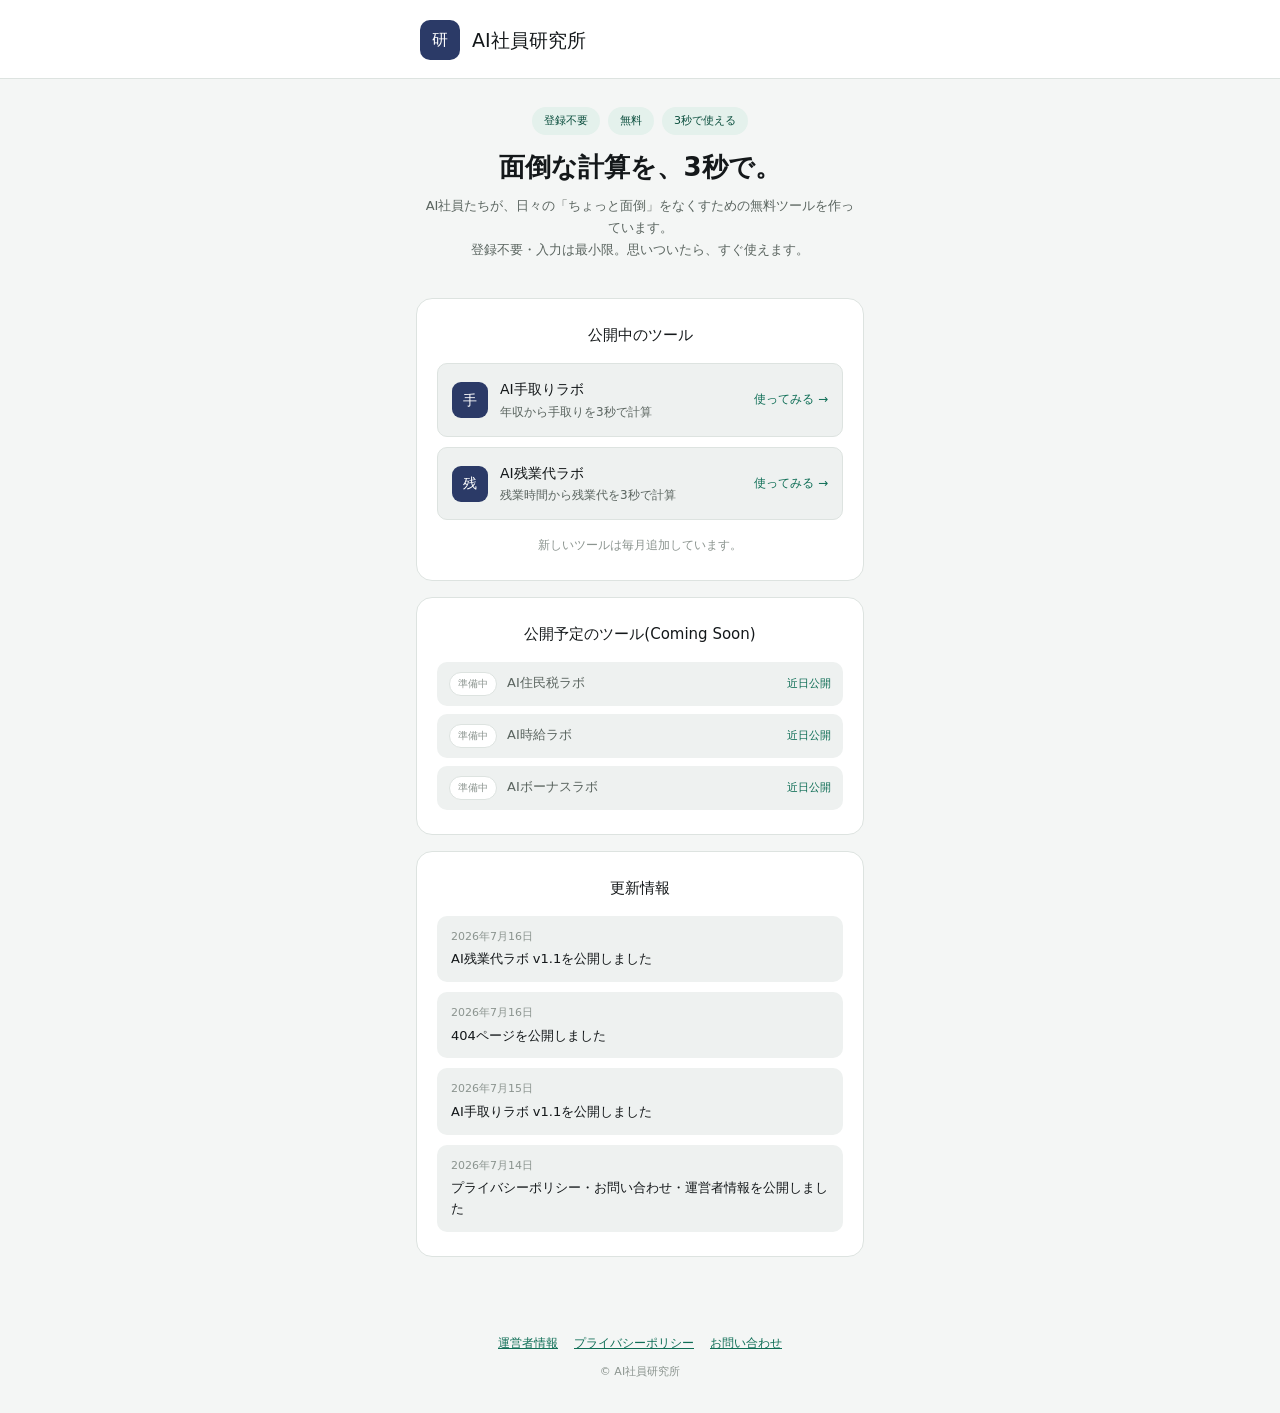
==== index.html @ c9a01d6b "AdSenseコード追加と独自ドメイン対応" ====
<!DOCTYPE html>
<html lang="ja">
<head>
<meta charset="UTF-8">
<meta name="viewport" content="width=device-width, initial-scale=1.0">

<!-- Google AdSense -->
<script async src="https://pagead2.googlesyndication.com/pagead/js/adsbygoogle.js?client=ca-pub-1213645304949565"
     crossorigin="anonymous"></script>

<title>AI社員研究所 | 登録不要・入力最小の無料ツール集</title>
<meta name="description" content="AI社員研究所は、登録不要・入力最小で使える無料ツールを提供しています。AI手取りラボ、AI残業代ラボなど、面倒な計算を3秒で終わらせます。">

<!-- favicon -->
<link rel="icon" type="image/svg+xml" href="favicon.svg">

<!-- canonical -->
<link rel="canonical" href="https://aishain-lab.jp/">

<!-- OGP -->
<meta property="og:type" content="website">
<meta property="og:site_name" content="AI社員研究所">
<meta property="og:title" content="AI社員研究所 | 登録不要・入力最小の無料ツール集">
<meta property="og:description" content="AI社員研究所は、登録不要・入力最小で使える無料ツールを提供しています。AI手取りラボ、AI残業代ラボなど、面倒な計算を3秒で終わらせます。">
<meta property="og:url" content="https://aishain-lab.jp/">
<meta property="og:image" content="https://aishain-lab.jp/og-image.png">
<meta property="og:image:width" content="1200">
<meta property="og:image:height" content="630">
<meta property="og:locale" content="ja_JP">

<!-- Twitter Card -->
<meta name="twitter:card" content="summary_large_image">
<meta name="twitter:title" content="AI社員研究所 | 登録不要・入力最小の無料ツール集">
<meta name="twitter:description" content="AI社員研究所は、登録不要・入力最小で使える無料ツールを提供しています。AI手取りラボ、AI残業代ラボなど、面倒な計算を3秒で終わらせます。">
<meta name="twitter:image" content="https://aishain-lab.jp/og-image.png">

<!-- 構造化データ：組織情報 -->
<script type="application/ld+json">
{
  "@context": "https://schema.org",
  "@type": "Organization",
  "name": "AI社員研究所",
  "url": "https://aishain-lab.jp/",
  "description": "登録不要・入力最小で使える無料ツールを提供するAI社員研究所。"
}
</script>

<!-- 構造化データ：公開中ツール一覧 -->
<script type="application/ld+json">
{
  "@context": "https://schema.org",
  "@type": "ItemList",
  "itemListElement": [
    {
      "@type": "ListItem",
      "position": 1,
      "name": "AI手取りラボ",
      "url": "https://aishain-lab.jp/tools/001-tedori-lab/"
    },
    {
      "@type": "ListItem",
      "position": 2,
      "name": "AI残業代ラボ",
      "url": "https://aishain-lab.jp/tools/002-zangyodai-lab/"
    }
  ]
}
</script>

<link rel="stylesheet" href="common/css/reset.css">
<link rel="stylesheet" href="common/css/variables.css">
<link rel="stylesheet" href="common/css/base.css">
<link rel="stylesheet" href="style.css">
</head>

<body>

  <header class="header">
    <div class="header__inner">
      <span class="header__mark" aria-hidden="true">研</span>
      <p class="header__title">AI社員研究所</p>
    </div>
  </header>

  <main class="main">

    <section class="hero">
      <div class="hero__badges">
        <span class="hero__badge">登録不要</span>
        <span class="hero__badge">無料</span>
        <span class="hero__badge">3秒で使える</span>
      </div>

      <h1 class="hero__title">面倒な計算を、3秒で。</h1>

      <p class="hero__desc">
        AI社員たちが、日々の「ちょっと面倒」をなくすための無料ツールを作っています。<br>
        登録不要・入力は最小限。思いついたら、すぐ使えます。
      </p>
    </section>

    <div
      class="ad-slot ad-slot--top"
      data-ad-position="top"
      aria-hidden="true"
    ></div>

    <section class="card" aria-label="公開中のツール">
      <h2 class="section-heading">公開中のツール</h2>

      <ul class="tool-list">
        <li>
          <a
            class="tool-card__link"
            href="tools/001-tedori-lab/"
          >
            <span class="tool-card__icon" aria-hidden="true">手</span>

            <span class="tool-card__body">
              <span class="tool-card__name">AI手取りラボ</span>
              <span class="tool-card__desc">
                年収から手取りを3秒で計算
              </span>
            </span>

            <span class="tool-card__cta">使ってみる →</span>
          </a>
        </li>

        <li>
          <a
            class="tool-card__link"
            href="tools/002-zangyodai-lab/"
          >
            <span class="tool-card__icon" aria-hidden="true">残</span>

            <span class="tool-card__body">
              <span class="tool-card__name">AI残業代ラボ</span>
              <span class="tool-card__desc">
                残業時間から残業代を3秒で計算
              </span>
            </span>

            <span class="tool-card__cta">使ってみる →</span>
          </a>
        </li>
      </ul>

      <p class="tool-list__note">
        新しいツールは毎月追加しています。
      </p>
    </section>

    <section class="card" aria-label="公開予定のツール">
      <h2 class="section-heading">
        公開予定のツール(Coming Soon)
      </h2>

      <ul class="coming-soon">
        <li class="coming-soon__item">
          <span class="coming-soon__badge">準備中</span>
          <span class="coming-soon__name">AI住民税ラボ</span>
          <span class="coming-soon__label">近日公開</span>
        </li>

        <li class="coming-soon__item">
          <span class="coming-soon__badge">準備中</span>
          <span class="coming-soon__name">AI時給ラボ</span>
          <span class="coming-soon__label">近日公開</span>
        </li>

        <li class="coming-soon__item">
          <span class="coming-soon__badge">準備中</span>
          <span class="coming-soon__name">AIボーナスラボ</span>
          <span class="coming-soon__label">近日公開</span>
        </li>
      </ul>
    </section>

    <section class="card updates" aria-label="更新情報">
      <h2 class="section-heading">更新情報</h2>

      <ul class="updates-list">
        <li class="updates-list__item">
          <time
            class="updates-list__date"
            datetime="2026-07-16"
          >
            2026年7月16日
          </time>

          <p class="updates-list__text">
            AI残業代ラボ v1.1を公開しました
          </p>
        </li>

        <li class="updates-list__item">
          <time
            class="updates-list__date"
            datetime="2026-07-16"
          >
            2026年7月16日
          </time>

          <p class="updates-list__text">
            404ページを公開しました
          </p>
        </li>

        <li class="updates-list__item">
          <time
            class="updates-list__date"
            datetime="2026-07-15"
          >
            2026年7月15日
          </time>

          <p class="updates-list__text">
            AI手取りラボ v1.1を公開しました
          </p>
        </li>

        <li class="updates-list__item">
          <time
            class="updates-list__date"
            datetime="2026-07-14"
          >
            2026年7月14日
          </time>

          <p class="updates-list__text">
            プライバシーポリシー・お問い合わせ・運営者情報を公開しました
          </p>
        </li>
      </ul>
    </section>

    <div
      class="ad-slot ad-slot--bottom"
      data-ad-position="bottom"
      aria-hidden="true"
    ></div>

  </main>

  <footer class="footer">
    <nav class="footer-links" aria-label="サイト情報">
      <a class="link-button" href="about/">
        運営者情報
      </a>

      <a class="link-button" href="privacy/">
        プライバシーポリシー
      </a>

      <a class="link-button" href="contact/">
        お問い合わせ
      </a>
    </nav>

    <p class="footer__copyright">
      &copy; AI社員研究所
    </p>
  </footer>

  <script src="script.js"></script>
</body>
</html>
---- common/css/variables.css ----
/* ============================================
   common/css/variables.css
   全ツール共通のカラー・フォント・レイアウトトークン。
   AI手取りラボ/AI残業代ラボと同じ値を採用し、ブランドの統一感を保つ。
   ============================================ */

:root {
  /* Color */
  --color-bg: #F4F6F5;
  --color-surface: #FFFFFF;
  --color-surface-sunken: #EEF1F0;
  --color-text-primary: #14181A;
  --color-text-secondary: #5B6560;
  --color-text-muted: #8B948F;
  --color-border: #DDE3E0;

  --color-accent: #0F6E56;       /* ティール(信頼・落ち着き) */
  --color-accent-dark: #0A4E3D;
  --color-accent-bg: #E4F1EC;

  --color-indigo: #2B3A67;       /* 見出し等のアクセント差し色 */

  --color-error: #B3261E;
  --color-error-bg: #FBEAE9;

  /* Type */
  --font-sans: "Hiragino Sans", "Noto Sans JP", "Yu Gothic", system-ui, -apple-system, sans-serif;
  --font-num: "Roboto Mono", "SF Mono", "Hiragino Sans", monospace;

  /* Layout */
  --radius-card: 16px;
  --radius-control: 10px;
  --max-width: 480px;
}
---- common/css/base.css ----
/* ============================================
   common/css/base.css
   全ページ共通のベーススタイル・共通コンポーネント。
   (ヘッダー/フッター/カード/ボタン/sr-only 等)
   ============================================ */

body {
  background: var(--color-bg);
  color: var(--color-text-primary);
  font-family: var(--font-sans);
  line-height: 1.6;
  -webkit-font-smoothing: antialiased;
}

/* スクリーンリーダー専用(視覚的には非表示・SEO/アクセシビリティ用の見出しに使用) */
.sr-only {
  position: absolute;
  width: 1px;
  height: 1px;
  padding: 0;
  margin: -1px;
  overflow: hidden;
  clip: rect(0, 0, 0, 0);
  white-space: nowrap;
  border: 0;
}

/* ---------- Header ---------- */

.header {
  background: var(--color-surface);
  border-bottom: 1px solid var(--color-border);
}

.header__inner {
  max-width: var(--max-width);
  margin: 0 auto;
  padding: 20px 20px 18px;
  display: flex;
  align-items: center;
  gap: 12px;
}

.header__mark {
  flex-shrink: 0;
  width: 40px;
  height: 40px;
  border-radius: 10px;
  background: var(--color-indigo);
  color: #fff;
  display: flex;
  align-items: center;
  justify-content: center;
  font-weight: 500;
  font-size: 16px;
}

.header__title {
  margin: 0;
  font-size: 19px;
  font-weight: 500;
  color: var(--color-text-primary);
}

/* ---------- Main / layout ---------- */

.main {
  max-width: var(--max-width);
  margin: 0 auto;
  padding: 20px 16px 40px;
  display: flex;
  flex-direction: column;
  gap: 16px;
}

.card {
  background: var(--color-surface);
  border: 1px solid var(--color-border);
  border-radius: var(--radius-card);
  padding: 24px 20px;
}

.section-heading {
  margin: 0 0 4px;
  font-size: 15px;
  font-weight: 500;
  color: var(--color-text-primary);
  text-align: center;
}

/* ---------- Buttons ---------- */

.btn-primary {
  width: 100%;
  height: 50px;
  background: var(--color-accent);
  color: #fff;
  border: none;
  border-radius: var(--radius-control);
  font-size: 15px;
  font-weight: 500;
  font-family: var(--font-sans);
  cursor: pointer;
}

.btn-primary:active {
  background: var(--color-accent-dark);
}

.link-button {
  background: none;
  border: none;
  padding: 0;
  font-size: 12px;
  font-family: var(--font-sans);
  color: var(--color-accent);
  text-decoration: underline;
  cursor: pointer;
}

.link-note {
  margin: 10px 0 0;
  padding: 10px 12px;
  background: var(--color-surface-sunken);
  border-radius: var(--radius-control);
  font-size: 12px;
  line-height: 1.6;
  color: var(--color-text-secondary);
  text-align: center;
}

/* ---------- 広告プレースホルダー ----------
   広告読み込み前後でレイアウトが崩れないよう、最小限のスタイルに留める。
   実際の広告タグは別途組み込む想定(本ファイルには含まない)。
------------------------------------------------- */
.ad-slot {
  min-height: 1px;
}

/* ---------- Footer ---------- */

.footer {
  max-width: var(--max-width);
  margin: 0 auto;
  padding: 20px 20px 32px;
  text-align: center;
  font-size: 11px;
  color: var(--color-text-muted);
}
---- style.css ----
/* ============================================
   AI社員研究所 トップページ - style.css (v1.2)
   common/css(reset/variables/base)を前提としたページ固有スタイルのみを記述。
   ============================================ */

   .hero {
    text-align: center;
    padding: 8px 4px 4px;
  }
  
  .hero__badges {
    display: flex;
    justify-content: center;
    gap: 8px;
    margin-bottom: 14px;
  }
  
  .hero__badge {
    font-size: 11px;
    font-weight: 500;
    color: var(--color-accent-dark);
    background: var(--color-accent-bg);
    border-radius: 999px;
    padding: 5px 12px;
  }
  
  .hero__title {
    margin: 0 0 10px;
    font-size: 26px;
    font-weight: 600;
    line-height: 1.4;
    color: var(--color-text-primary);
  }
  
  .hero__desc {
    margin: 0;
    font-size: 13px;
    line-height: 1.7;
    color: var(--color-text-secondary);
  }
  
  .tool-list {
    display: flex;
    flex-direction: column;
    gap: 10px;
    margin-top: 16px;
  }
  
  .tool-card__link {
    display: flex;
    align-items: center;
    gap: 12px;
    background: var(--color-surface-sunken);
    border: 1px solid var(--color-border);
    border-radius: var(--radius-control);
    padding: 14px;
  }
  
  .tool-card__icon {
    flex-shrink: 0;
    width: 36px;
    height: 36px;
    border-radius: 9px;
    background: var(--color-indigo);
    color: #fff;
    display: flex;
    align-items: center;
    justify-content: center;
    font-size: 14px;
    font-weight: 500;
  }
  
  .tool-card__body {
    flex: 1;
    min-width: 0;
    display: flex;
    flex-direction: column;
  }
  
  .tool-card__name {
    font-size: 14px;
    font-weight: 500;
    color: var(--color-text-primary);
  }
  
  .tool-card__desc {
    font-size: 12px;
    color: var(--color-text-secondary);
    margin-top: 2px;
  }
  
  .tool-card__cta {
    flex-shrink: 0;
    font-size: 12px;
    font-weight: 500;
    color: var(--color-accent);
    white-space: nowrap;
  }
  
  .tool-list__note {
    margin: 16px 0 0;
    font-size: 12px;
    color: var(--color-text-muted);
    text-align: center;
  }
  
  .coming-soon {
    display: flex;
    flex-direction: column;
    gap: 8px;
    margin-top: 16px;
  }
  
  .coming-soon__item {
    display: flex;
    align-items: center;
    gap: 10px;
    font-size: 13px;
    color: var(--color-text-secondary);
    padding: 10px 12px;
    background: var(--color-surface-sunken);
    border-radius: var(--radius-control);
  }
  
  .coming-soon__badge {
    flex-shrink: 0;
    font-size: 10px;
    font-weight: 500;
    color: var(--color-text-muted);
    background: var(--color-surface);
    border: 1px solid var(--color-border);
    border-radius: 999px;
    padding: 3px 8px;
  }
  
  .coming-soon__name {
    flex: 1;
    min-width: 0;
  }
  
  .coming-soon__label {
    flex-shrink: 0;
    font-size: 11px;
    font-weight: 500;
    color: var(--color-accent);
    white-space: nowrap;
  }
  
  .updates-list {
    display: flex;
    flex-direction: column;
    gap: 10px;
    margin-top: 16px;
  }
  
  .updates-list__item {
    background: var(--color-surface-sunken);
    border-radius: var(--radius-control);
    padding: 12px 14px;
  }
  
  .updates-list__date {
    display: block;
    font-size: 11px;
    font-weight: 500;
    color: var(--color-text-muted);
    margin-bottom: 4px;
  }
  
  .updates-list__text {
    margin: 0;
    font-size: 13px;
    color: var(--color-text-primary);
    line-height: 1.6;
  }
  
  .footer-links {
    display: flex;
    justify-content: center;
    gap: 16px;
    margin-bottom: 10px;
  }
  
  .footer__copyright {
    margin: 8px 0 0;
  }
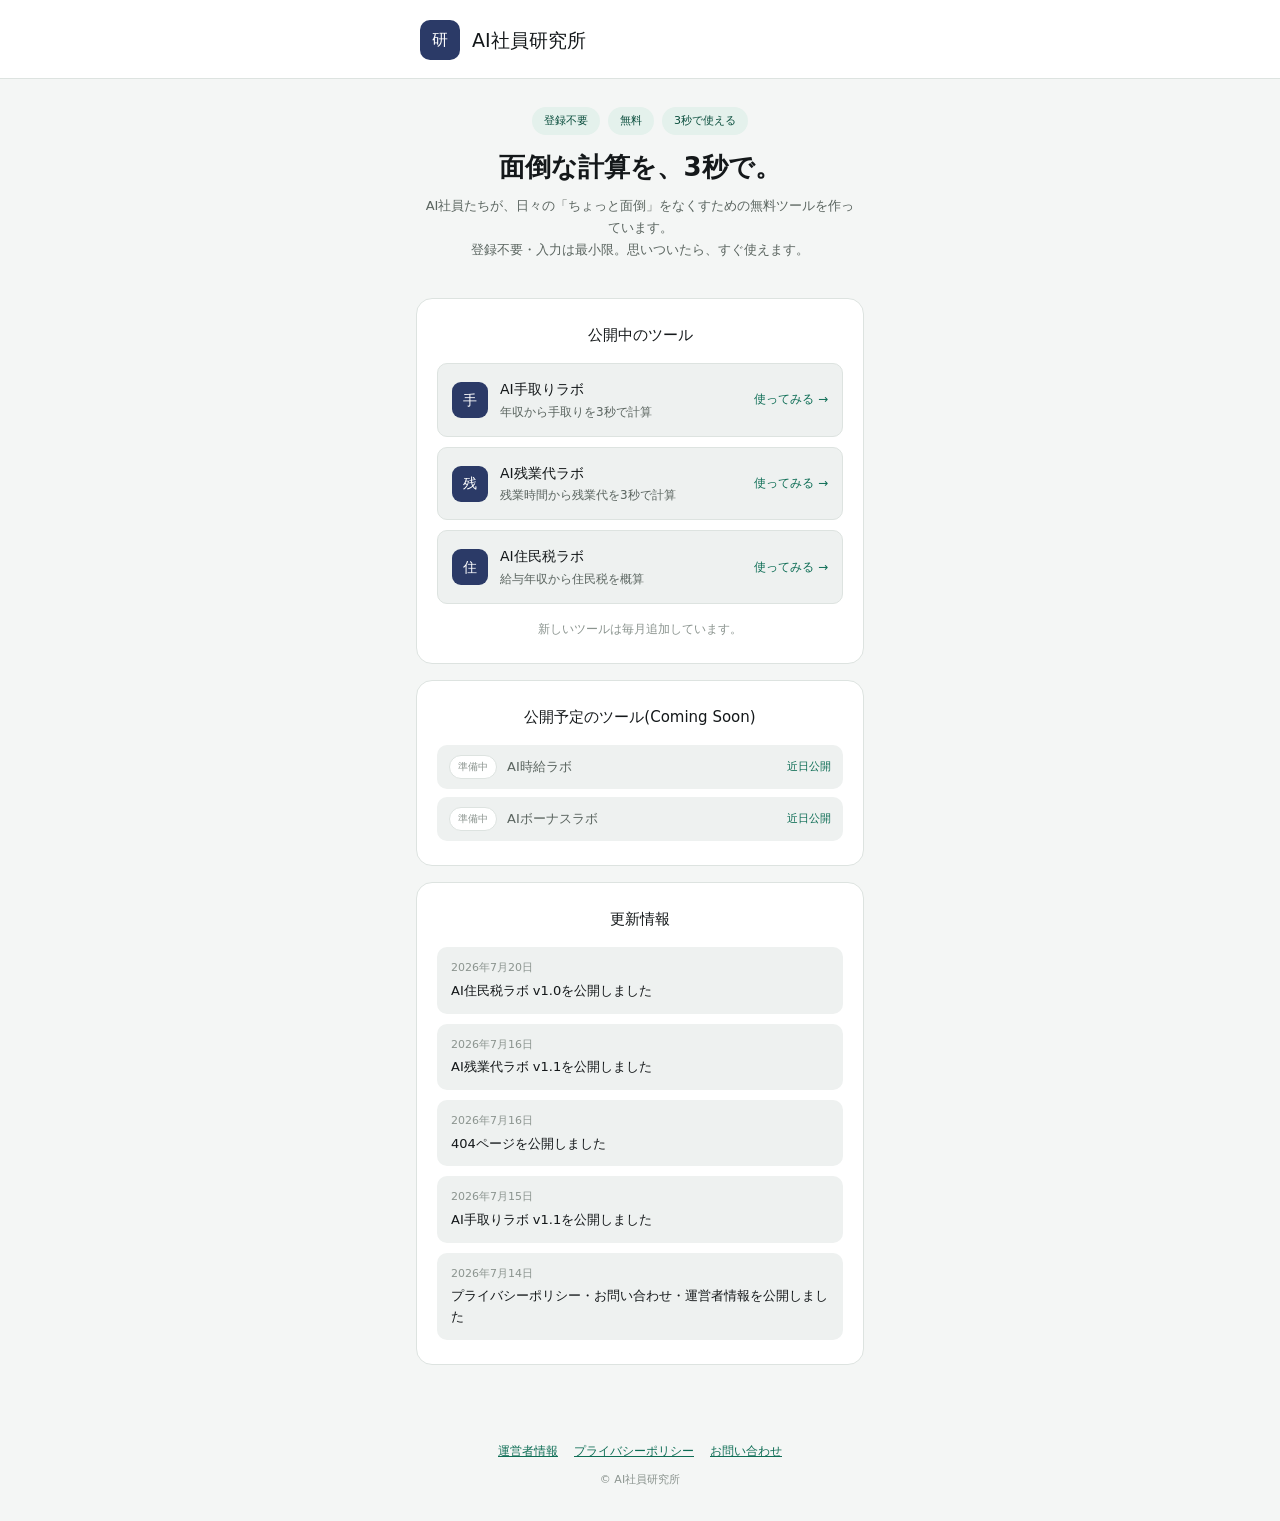
==== commit 1a997054: "AI住民税ラボをトップページとサイトマップに追加" ====
--- a/index.html
+++ b/index.html
@@ -9,7 +9,7 @@
      crossorigin="anonymous"></script>
 
 <title>AI社員研究所 | 登録不要・入力最小の無料ツール集</title>
-<meta name="description" content="AI社員研究所は、登録不要・入力最小で使える無料ツールを提供しています。AI手取りラボ、AI残業代ラボなど、面倒な計算を3秒で終わらせます。">
+<meta name="description" content="AI社員研究所は、登録不要・入力最小で使える無料ツールを提供しています。AI手取りラボ、AI残業代ラボ、AI住民税ラボなど、面倒な計算を3秒で終わらせます。">
 
 <!-- favicon -->
 <link rel="icon" type="image/svg+xml" href="favicon.svg">
@@ -21,7 +21,7 @@
 <meta property="og:type" content="website">
 <meta property="og:site_name" content="AI社員研究所">
 <meta property="og:title" content="AI社員研究所 | 登録不要・入力最小の無料ツール集">
-<meta property="og:description" content="AI社員研究所は、登録不要・入力最小で使える無料ツールを提供しています。AI手取りラボ、AI残業代ラボなど、面倒な計算を3秒で終わらせます。">
+<meta property="og:description" content="AI社員研究所は、登録不要・入力最小で使える無料ツールを提供しています。AI手取りラボ、AI残業代ラボ、AI住民税ラボなど、面倒な計算を3秒で終わらせます。">
 <meta property="og:url" content="https://aishain-lab.jp/">
 <meta property="og:image" content="https://aishain-lab.jp/og-image.png">
 <meta property="og:image:width" content="1200">
@@ -31,7 +31,7 @@
 <!-- Twitter Card -->
 <meta name="twitter:card" content="summary_large_image">
 <meta name="twitter:title" content="AI社員研究所 | 登録不要・入力最小の無料ツール集">
-<meta name="twitter:description" content="AI社員研究所は、登録不要・入力最小で使える無料ツールを提供しています。AI手取りラボ、AI残業代ラボなど、面倒な計算を3秒で終わらせます。">
+<meta name="twitter:description" content="AI社員研究所は、登録不要・入力最小で使える無料ツールを提供しています。AI手取りラボ、AI残業代ラボ、AI住民税ラボなど、面倒な計算を3秒で終わらせます。">
 <meta name="twitter:image" content="https://aishain-lab.jp/og-image.png">
 
 <!-- 構造化データ：組織情報 -->
@@ -62,6 +62,12 @@
       "position": 2,
       "name": "AI残業代ラボ",
       "url": "https://aishain-lab.jp/tools/002-zangyodai-lab/"
+    },
+    {
+      "@type": "ListItem",
+      "position": 3,
+      "name": "AI住民税ラボ",
+      "url": "https://aishain-lab.jp/tools/003-juminzei-lab/"
     }
   ]
 }
@@ -144,6 +150,24 @@
             <span class="tool-card__cta">使ってみる →</span>
           </a>
         </li>
+
+        <li>
+          <a
+            class="tool-card__link"
+            href="tools/003-juminzei-lab/"
+          >
+            <span class="tool-card__icon" aria-hidden="true">住</span>
+
+            <span class="tool-card__body">
+              <span class="tool-card__name">AI住民税ラボ</span>
+              <span class="tool-card__desc">
+                給与年収から住民税を概算
+              </span>
+            </span>
+
+            <span class="tool-card__cta">使ってみる →</span>
+          </a>
+        </li>
       </ul>
 
       <p class="tool-list__note">
@@ -159,12 +183,6 @@
       <ul class="coming-soon">
         <li class="coming-soon__item">
           <span class="coming-soon__badge">準備中</span>
-          <span class="coming-soon__name">AI住民税ラボ</span>
-          <span class="coming-soon__label">近日公開</span>
-        </li>
-
-        <li class="coming-soon__item">
-          <span class="coming-soon__badge">準備中</span>
           <span class="coming-soon__name">AI時給ラボ</span>
           <span class="coming-soon__label">近日公開</span>
         </li>
@@ -181,6 +199,19 @@
       <h2 class="section-heading">更新情報</h2>
 
       <ul class="updates-list">
+        <li class="updates-list__item">
+          <time
+            class="updates-list__date"
+            datetime="2026-07-20"
+          >
+            2026年7月20日
+          </time>
+
+          <p class="updates-list__text">
+            AI住民税ラボ v1.0を公開しました
+          </p>
+        </li>
+
         <li class="updates-list__item">
           <time
             class="updates-list__date"
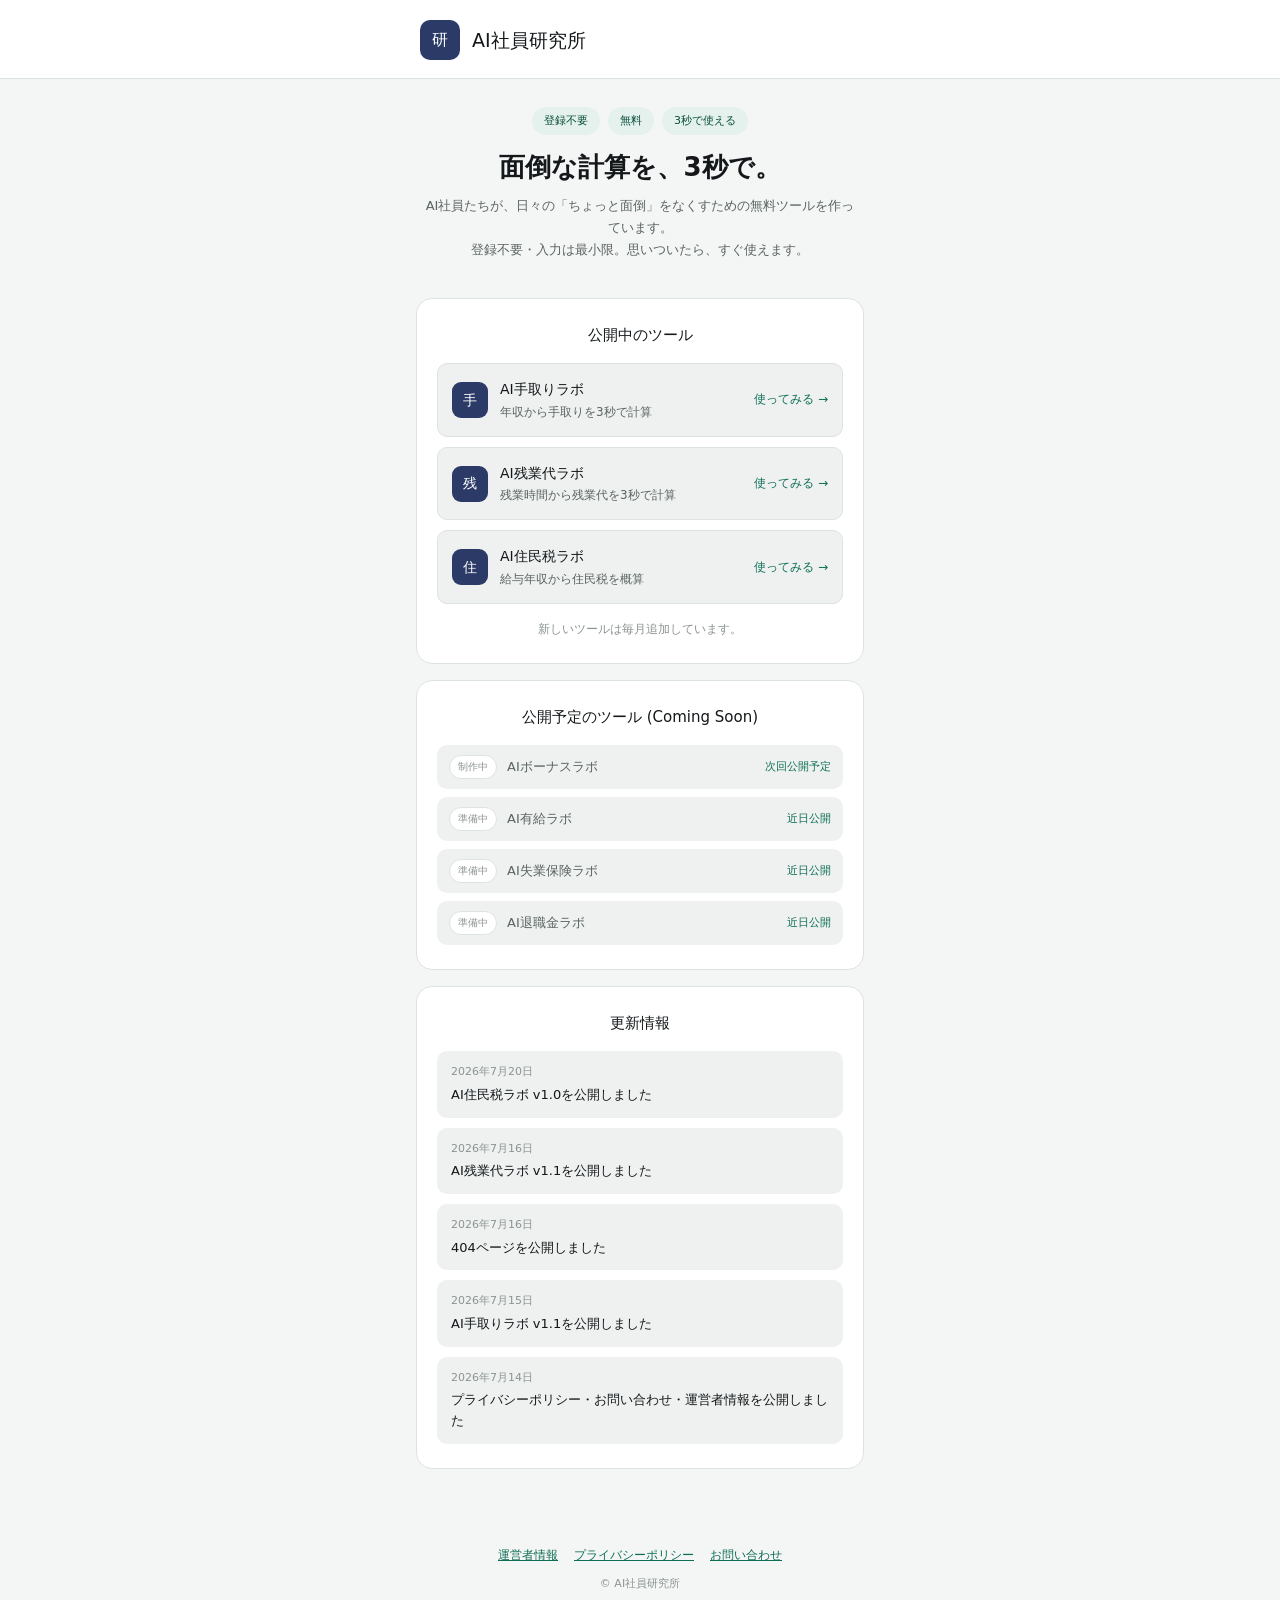
==== commit 831d27f2: "公開予定追加" ====
--- a/index.html
+++ b/index.html
@@ -1,8 +1,18 @@
 <!DOCTYPE html>
 <html lang="ja">
 <head>
-<meta charset="UTF-8">
-<meta name="viewport" content="width=device-width, initial-scale=1.0">
+  <!-- Google tag (gtag.js) -->
+  <script async src="https://www.googletagmanager.com/gtag/js?id=G-CL4PJXLG6M"></script>
+  <script>
+    window.dataLayer = window.dataLayer || [];
+    function gtag(){dataLayer.push(arguments);}
+    gtag('js', new Date());
+
+    gtag('config', 'G-CL4PJXLG6M');
+  </script>
+
+  <meta charset="UTF-8">
+  <meta name="viewport" content="width=device-width, initial-scale=1.0">
 
 <!-- Google AdSense -->
 <script async src="https://pagead2.googlesyndication.com/pagead/js/adsbygoogle.js?client=ca-pub-1213645304949565"
@@ -177,21 +187,35 @@
 
     <section class="card" aria-label="公開予定のツール">
       <h2 class="section-heading">
-        公開予定のツール(Coming Soon)
+        公開予定のツール (Coming Soon)
       </h2>
-
+    
       <ul class="coming-soon">
+    
+        <li class="coming-soon__item">
+          <span class="coming-soon__badge">制作中</span>
+          <span class="coming-soon__name">AIボーナスラボ</span>
+          <span class="coming-soon__label">次回公開予定</span>
+        </li>
+    
         <li class="coming-soon__item">
           <span class="coming-soon__badge">準備中</span>
-          <span class="coming-soon__name">AI時給ラボ</span>
+          <span class="coming-soon__name">AI有給ラボ</span>
           <span class="coming-soon__label">近日公開</span>
         </li>
-
+    
         <li class="coming-soon__item">
           <span class="coming-soon__badge">準備中</span>
-          <span class="coming-soon__name">AIボーナスラボ</span>
+          <span class="coming-soon__name">AI失業保険ラボ</span>
           <span class="coming-soon__label">近日公開</span>
         </li>
+    
+        <li class="coming-soon__item">
+          <span class="coming-soon__badge">準備中</span>
+          <span class="coming-soon__name">AI退職金ラボ</span>
+          <span class="coming-soon__label">近日公開</span>
+        </li>
+    
       </ul>
     </section>
 
@@ -296,4 +320,5 @@
 
   <script src="script.js"></script>
 </body>
-</html>+</html>
+<!-- redeploy 2026-07-20 -->
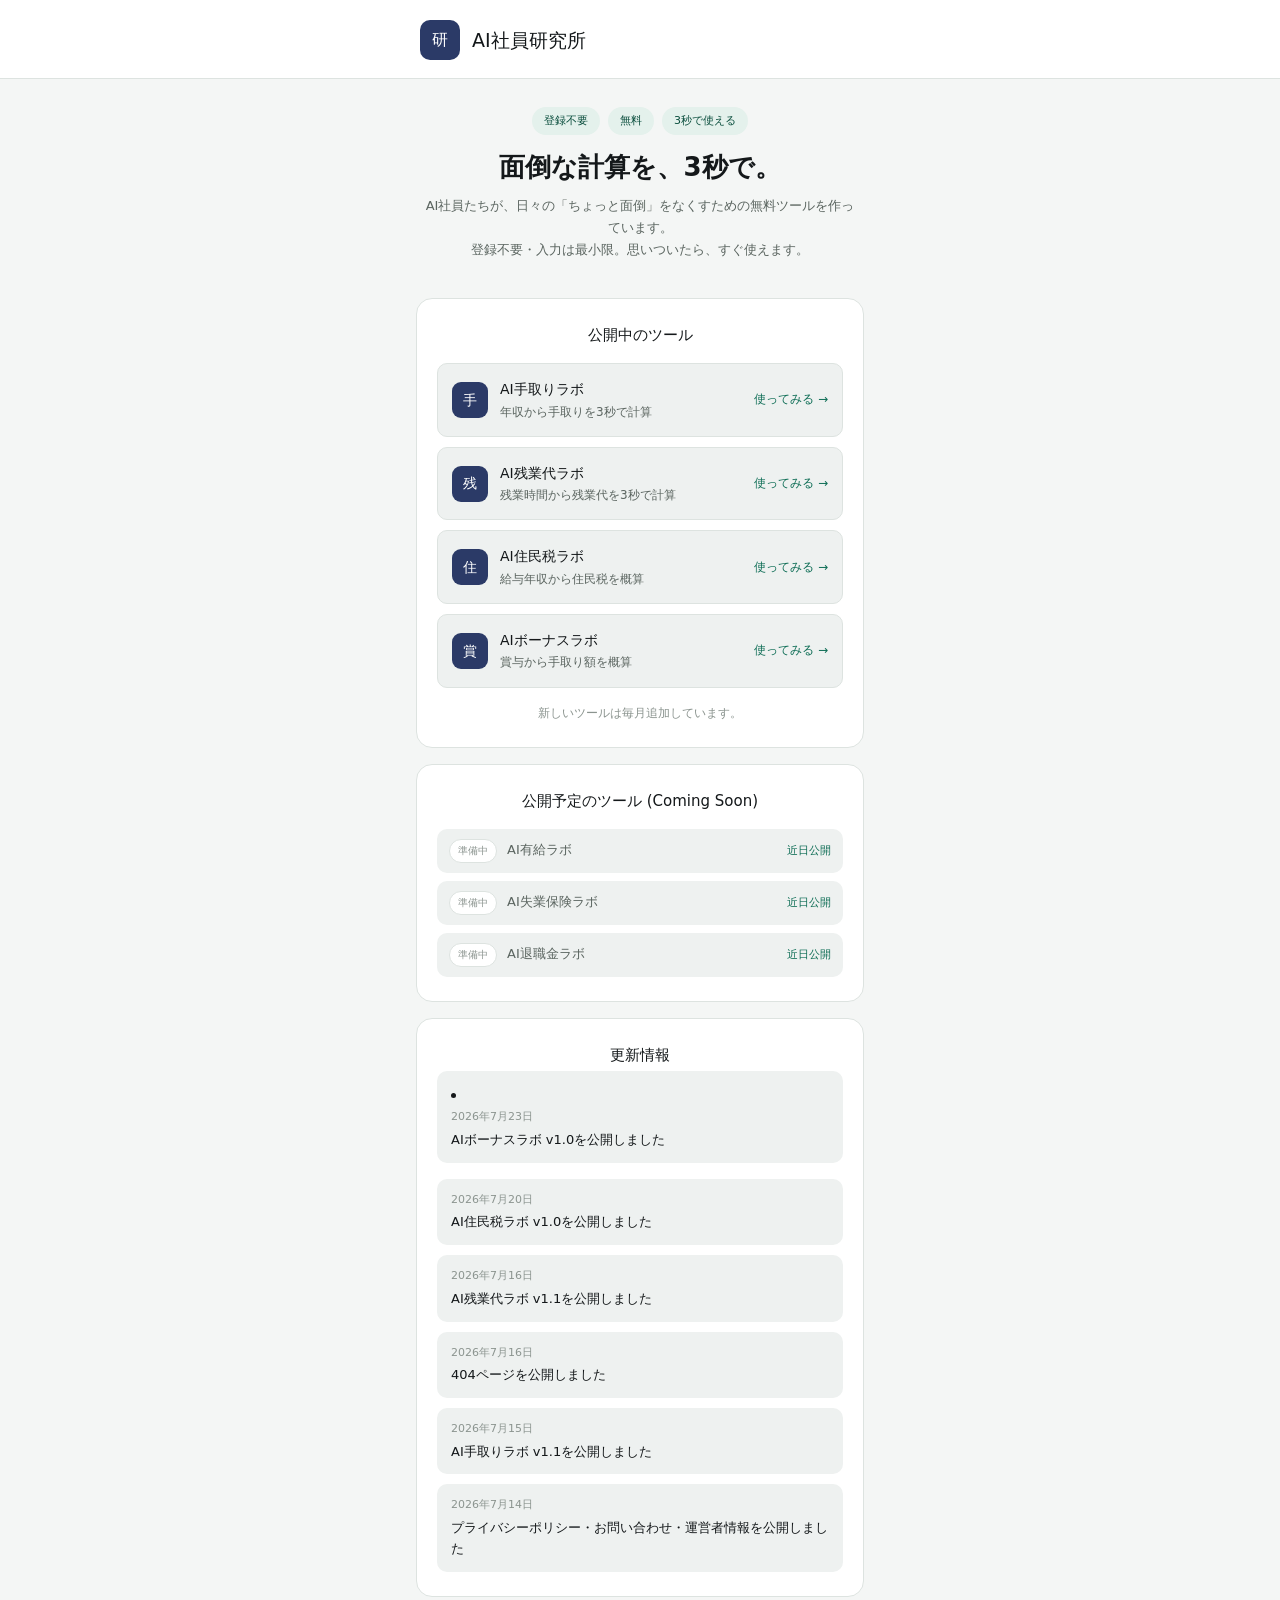
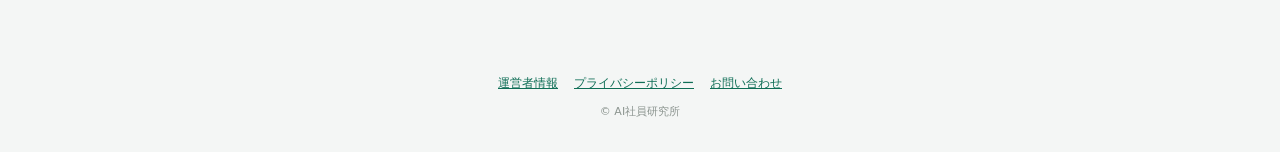
==== commit 7041f57d: "TOP更新" ====
--- a/index.html
+++ b/index.html
@@ -178,6 +178,24 @@
             <span class="tool-card__cta">使ってみる →</span>
           </a>
         </li>
+
+        <li>
+          <a
+            class="tool-card__link"
+            href="tools/004-bonus-lab/"
+          >
+            <span class="tool-card__icon" aria-hidden="true">賞</span>
+        
+            <span class="tool-card__body">
+              <span class="tool-card__name">AIボーナスラボ</span>
+              <span class="tool-card__desc">
+                賞与から手取り額を概算
+              </span>
+            </span>
+        
+            <span class="tool-card__cta">使ってみる →</span>
+          </a>
+        </li>
       </ul>
 
       <p class="tool-list__note">
@@ -191,37 +209,42 @@
       </h2>
     
       <ul class="coming-soon">
-    
+
         <li class="coming-soon__item">
-          <span class="coming-soon__badge">制作中</span>
-          <span class="coming-soon__name">AIボーナスラボ</span>
-          <span class="coming-soon__label">次回公開予定</span>
-        </li>
-    
+        <span class="coming-soon__badge">準備中</span>
+        <span class="coming-soon__name">AI有給ラボ</span>
+        <span class="coming-soon__label">近日公開</span>
+        </li>
+        
         <li class="coming-soon__item">
-          <span class="coming-soon__badge">準備中</span>
-          <span class="coming-soon__name">AI有給ラボ</span>
-          <span class="coming-soon__label">近日公開</span>
-        </li>
-    
+        <span class="coming-soon__badge">準備中</span>
+        <span class="coming-soon__name">AI失業保険ラボ</span>
+        <span class="coming-soon__label">近日公開</span>
+        </li>
+        
         <li class="coming-soon__item">
-          <span class="coming-soon__badge">準備中</span>
-          <span class="coming-soon__name">AI失業保険ラボ</span>
-          <span class="coming-soon__label">近日公開</span>
-        </li>
-    
-        <li class="coming-soon__item">
-          <span class="coming-soon__badge">準備中</span>
-          <span class="coming-soon__name">AI退職金ラボ</span>
-          <span class="coming-soon__label">近日公開</span>
-        </li>
-    
-      </ul>
+        <span class="coming-soon__badge">準備中</span>
+        <span class="coming-soon__name">AI退職金ラボ</span>
+        <span class="coming-soon__label">近日公開</span>
+        </li>
+        
+        </ul>
     </section>
 
     <section class="card updates" aria-label="更新情報">
       <h2 class="section-heading">更新情報</h2>
-
+      <li class="updates-list__item">
+        <time
+          class="updates-list__date"
+          datetime="2026-07-23"
+        >
+          2026年7月23日
+        </time>
+      
+        <p class="updates-list__text">
+          AIボーナスラボ v1.0を公開しました
+        </p>
+      </li>
       <ul class="updates-list">
         <li class="updates-list__item">
           <time
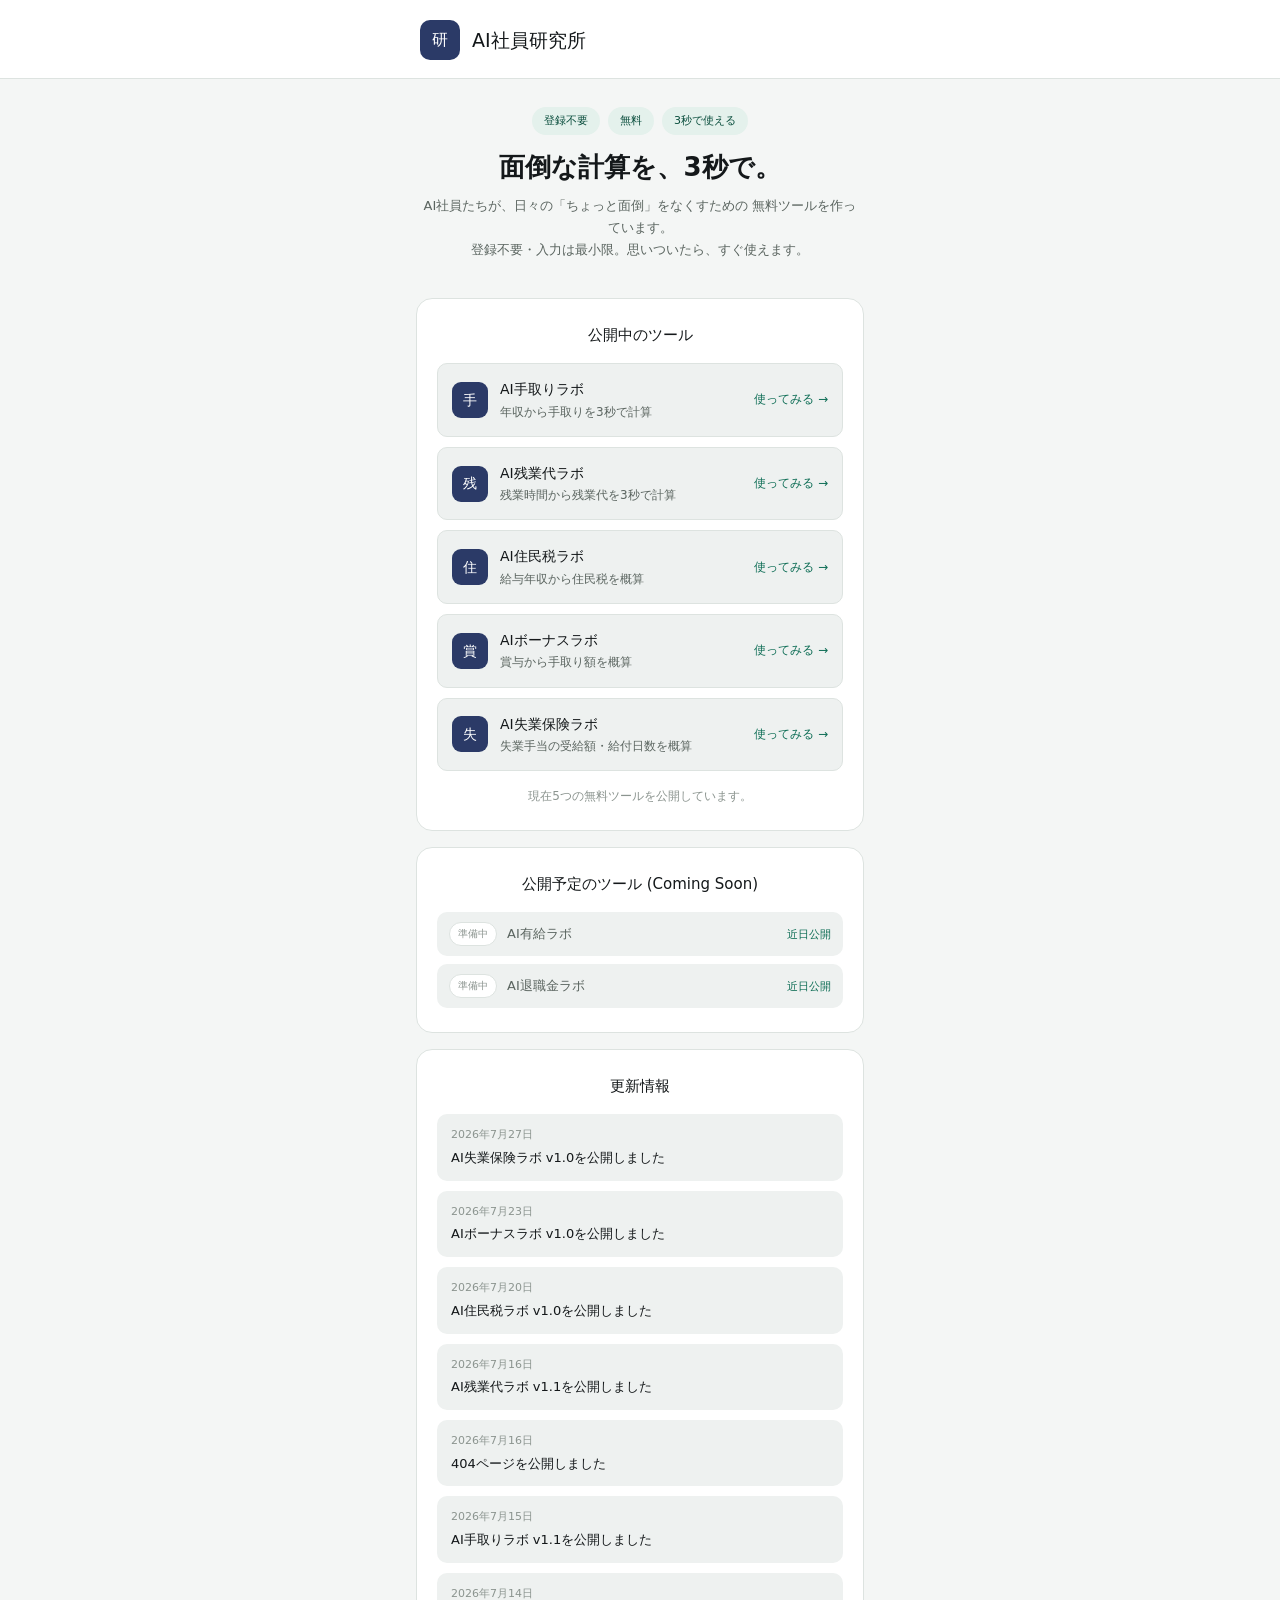
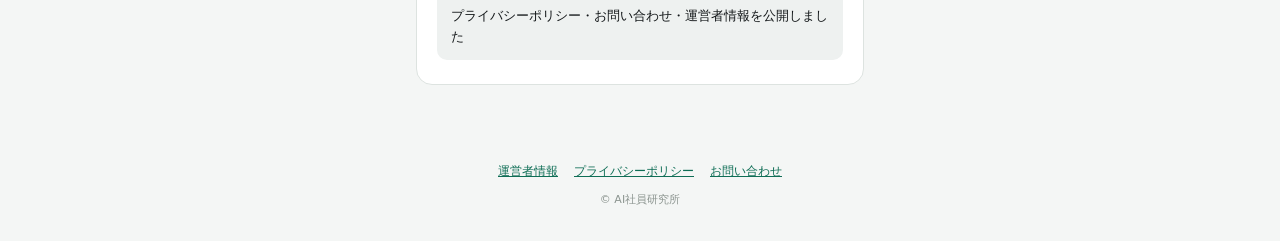
==== commit 023a677c: "TOP更新" ====
--- a/index.html
+++ b/index.html
@@ -5,114 +5,236 @@
   <script async src="https://www.googletagmanager.com/gtag/js?id=G-CL4PJXLG6M"></script>
   <script>
     window.dataLayer = window.dataLayer || [];
-    function gtag(){dataLayer.push(arguments);}
-    gtag('js', new Date());
-
-    gtag('config', 'G-CL4PJXLG6M');
+
+    function gtag() {
+      dataLayer.push(arguments);
+    }
+
+    gtag("js", new Date());
+    gtag("config", "G-CL4PJXLG6M");
   </script>
 
   <meta charset="UTF-8">
-  <meta name="viewport" content="width=device-width, initial-scale=1.0">
-
-<!-- Google AdSense -->
-<script async src="https://pagead2.googlesyndication.com/pagead/js/adsbygoogle.js?client=ca-pub-1213645304949565"
-     crossorigin="anonymous"></script>
-
-<title>AI社員研究所 | 登録不要・入力最小の無料ツール集</title>
-<meta name="description" content="AI社員研究所は、登録不要・入力最小で使える無料ツールを提供しています。AI手取りラボ、AI残業代ラボ、AI住民税ラボなど、面倒な計算を3秒で終わらせます。">
-
-<!-- favicon -->
-<link rel="icon" type="image/svg+xml" href="favicon.svg">
-
-<!-- canonical -->
-<link rel="canonical" href="https://aishain-lab.jp/">
-
-<!-- OGP -->
-<meta property="og:type" content="website">
-<meta property="og:site_name" content="AI社員研究所">
-<meta property="og:title" content="AI社員研究所 | 登録不要・入力最小の無料ツール集">
-<meta property="og:description" content="AI社員研究所は、登録不要・入力最小で使える無料ツールを提供しています。AI手取りラボ、AI残業代ラボ、AI住民税ラボなど、面倒な計算を3秒で終わらせます。">
-<meta property="og:url" content="https://aishain-lab.jp/">
-<meta property="og:image" content="https://aishain-lab.jp/og-image.png">
-<meta property="og:image:width" content="1200">
-<meta property="og:image:height" content="630">
-<meta property="og:locale" content="ja_JP">
-
-<!-- Twitter Card -->
-<meta name="twitter:card" content="summary_large_image">
-<meta name="twitter:title" content="AI社員研究所 | 登録不要・入力最小の無料ツール集">
-<meta name="twitter:description" content="AI社員研究所は、登録不要・入力最小で使える無料ツールを提供しています。AI手取りラボ、AI残業代ラボ、AI住民税ラボなど、面倒な計算を3秒で終わらせます。">
-<meta name="twitter:image" content="https://aishain-lab.jp/og-image.png">
-
-<!-- 構造化データ：組織情報 -->
-<script type="application/ld+json">
-{
-  "@context": "https://schema.org",
-  "@type": "Organization",
-  "name": "AI社員研究所",
-  "url": "https://aishain-lab.jp/",
-  "description": "登録不要・入力最小で使える無料ツールを提供するAI社員研究所。"
-}
-</script>
-
-<!-- 構造化データ：公開中ツール一覧 -->
-<script type="application/ld+json">
-{
-  "@context": "https://schema.org",
-  "@type": "ItemList",
-  "itemListElement": [
-    {
-      "@type": "ListItem",
-      "position": 1,
-      "name": "AI手取りラボ",
-      "url": "https://aishain-lab.jp/tools/001-tedori-lab/"
-    },
-    {
-      "@type": "ListItem",
-      "position": 2,
-      "name": "AI残業代ラボ",
-      "url": "https://aishain-lab.jp/tools/002-zangyodai-lab/"
-    },
-    {
-      "@type": "ListItem",
-      "position": 3,
-      "name": "AI住民税ラボ",
-      "url": "https://aishain-lab.jp/tools/003-juminzei-lab/"
-    }
-  ]
-}
-</script>
-
-<link rel="stylesheet" href="common/css/reset.css">
-<link rel="stylesheet" href="common/css/variables.css">
-<link rel="stylesheet" href="common/css/base.css">
-<link rel="stylesheet" href="style.css">
+  <meta
+    name="viewport"
+    content="width=device-width, initial-scale=1.0"
+  >
+
+  <!-- Google AdSense -->
+  <script
+    async
+    src="https://pagead2.googlesyndication.com/pagead/js/adsbygoogle.js?client=ca-pub-1213645304949565"
+    crossorigin="anonymous"
+  ></script>
+
+  <title>
+    AI社員研究所 | 登録不要・入力最小の無料ツール集
+  </title>
+
+  <meta
+    name="description"
+    content="AI社員研究所は、登録不要・入力最小で使える無料ツールを提供しています。AI手取りラボ、AI残業代ラボ、AI住民税ラボ、AIボーナスラボ、AI失業保険ラボを公開中です。"
+  >
+
+  <!-- favicon -->
+  <link
+    rel="icon"
+    type="image/svg+xml"
+    href="favicon.svg"
+  >
+
+  <!-- canonical -->
+  <link
+    rel="canonical"
+    href="https://aishain-lab.jp/"
+  >
+
+  <!-- OGP -->
+  <meta
+    property="og:type"
+    content="website"
+  >
+
+  <meta
+    property="og:site_name"
+    content="AI社員研究所"
+  >
+
+  <meta
+    property="og:title"
+    content="AI社員研究所 | 登録不要・入力最小の無料ツール集"
+  >
+
+  <meta
+    property="og:description"
+    content="手取り・残業代・住民税・ボーナス・失業保険を、登録不要・無料でかんたん計算。働く人のお金の不安を減らす無料ツール集です。"
+  >
+
+  <meta
+    property="og:url"
+    content="https://aishain-lab.jp/"
+  >
+
+  <meta
+    property="og:image"
+    content="https://aishain-lab.jp/og-image.png"
+  >
+
+  <meta
+    property="og:image:width"
+    content="1200"
+  >
+
+  <meta
+    property="og:image:height"
+    content="630"
+  >
+
+  <meta
+    property="og:locale"
+    content="ja_JP"
+  >
+
+  <!-- Twitter Card -->
+  <meta
+    name="twitter:card"
+    content="summary_large_image"
+  >
+
+  <meta
+    name="twitter:title"
+    content="AI社員研究所 | 登録不要・入力最小の無料ツール集"
+  >
+
+  <meta
+    name="twitter:description"
+    content="手取り・残業代・住民税・ボーナス・失業保険を、登録不要・無料でかんたん計算できます。"
+  >
+
+  <meta
+    name="twitter:image"
+    content="https://aishain-lab.jp/og-image.png"
+  >
+
+  <!-- 構造化データ：組織情報 -->
+  <script type="application/ld+json">
+  {
+    "@context": "https://schema.org",
+    "@type": "Organization",
+    "name": "AI社員研究所",
+    "url": "https://aishain-lab.jp/",
+    "description": "登録不要・入力最小で使える無料ツールを提供するAI社員研究所。"
+  }
+  </script>
+
+  <!-- 構造化データ：公開中ツール一覧 -->
+  <script type="application/ld+json">
+  {
+    "@context": "https://schema.org",
+    "@type": "ItemList",
+    "name": "AI社員研究所 公開中ツール一覧",
+    "numberOfItems": 5,
+    "itemListElement": [
+      {
+        "@type": "ListItem",
+        "position": 1,
+        "name": "AI手取りラボ",
+        "url": "https://aishain-lab.jp/tools/001-tedori-lab/"
+      },
+      {
+        "@type": "ListItem",
+        "position": 2,
+        "name": "AI残業代ラボ",
+        "url": "https://aishain-lab.jp/tools/002-zangyodai-lab/"
+      },
+      {
+        "@type": "ListItem",
+        "position": 3,
+        "name": "AI住民税ラボ",
+        "url": "https://aishain-lab.jp/tools/003-juminzei-lab/"
+      },
+      {
+        "@type": "ListItem",
+        "position": 4,
+        "name": "AIボーナスラボ",
+        "url": "https://aishain-lab.jp/tools/004-bonus-lab/"
+      },
+      {
+        "@type": "ListItem",
+        "position": 5,
+        "name": "AI失業保険ラボ",
+        "url": "https://aishain-lab.jp/tools/005-unemployment-lab/"
+      }
+    ]
+  }
+  </script>
+
+  <link
+    rel="stylesheet"
+    href="common/css/reset.css"
+  >
+
+  <link
+    rel="stylesheet"
+    href="common/css/variables.css"
+  >
+
+  <link
+    rel="stylesheet"
+    href="common/css/base.css"
+  >
+
+  <link
+    rel="stylesheet"
+    href="style.css"
+  >
 </head>
 
 <body>
 
   <header class="header">
     <div class="header__inner">
-      <span class="header__mark" aria-hidden="true">研</span>
-      <p class="header__title">AI社員研究所</p>
+      <span
+        class="header__mark"
+        aria-hidden="true"
+      >
+        研
+      </span>
+
+      <p class="header__title">
+        AI社員研究所
+      </p>
     </div>
   </header>
 
   <main class="main">
 
     <section class="hero">
+
       <div class="hero__badges">
-        <span class="hero__badge">登録不要</span>
-        <span class="hero__badge">無料</span>
-        <span class="hero__badge">3秒で使える</span>
+        <span class="hero__badge">
+          登録不要
+        </span>
+
+        <span class="hero__badge">
+          無料
+        </span>
+
+        <span class="hero__badge">
+          3秒で使える
+        </span>
       </div>
 
-      <h1 class="hero__title">面倒な計算を、3秒で。</h1>
+      <h1 class="hero__title">
+        面倒な計算を、3秒で。
+      </h1>
 
       <p class="hero__desc">
-        AI社員たちが、日々の「ちょっと面倒」をなくすための無料ツールを作っています。<br>
+        AI社員たちが、日々の「ちょっと面倒」をなくすための
+        無料ツールを作っています。<br>
         登録不要・入力は最小限。思いついたら、すぐ使えます。
       </p>
+
     </section>
 
     <div
@@ -121,131 +243,250 @@
       aria-hidden="true"
     ></div>
 
-    <section class="card" aria-label="公開中のツール">
-      <h2 class="section-heading">公開中のツール</h2>
+    <section
+      class="card"
+      aria-label="公開中のツール"
+    >
+
+      <h2 class="section-heading">
+        公開中のツール
+      </h2>
 
       <ul class="tool-list">
+
+        <!-- AI手取りラボ -->
         <li>
           <a
             class="tool-card__link"
             href="tools/001-tedori-lab/"
           >
-            <span class="tool-card__icon" aria-hidden="true">手</span>
+            <span
+              class="tool-card__icon"
+              aria-hidden="true"
+            >
+              手
+            </span>
 
             <span class="tool-card__body">
-              <span class="tool-card__name">AI手取りラボ</span>
+              <span class="tool-card__name">
+                AI手取りラボ
+              </span>
+
               <span class="tool-card__desc">
                 年収から手取りを3秒で計算
               </span>
             </span>
 
-            <span class="tool-card__cta">使ってみる →</span>
+            <span class="tool-card__cta">
+              使ってみる →
+            </span>
           </a>
         </li>
 
+        <!-- AI残業代ラボ -->
         <li>
           <a
             class="tool-card__link"
             href="tools/002-zangyodai-lab/"
           >
-            <span class="tool-card__icon" aria-hidden="true">残</span>
+            <span
+              class="tool-card__icon"
+              aria-hidden="true"
+            >
+              残
+            </span>
 
             <span class="tool-card__body">
-              <span class="tool-card__name">AI残業代ラボ</span>
+              <span class="tool-card__name">
+                AI残業代ラボ
+              </span>
+
               <span class="tool-card__desc">
                 残業時間から残業代を3秒で計算
               </span>
             </span>
 
-            <span class="tool-card__cta">使ってみる →</span>
+            <span class="tool-card__cta">
+              使ってみる →
+            </span>
           </a>
         </li>
 
+        <!-- AI住民税ラボ -->
         <li>
           <a
             class="tool-card__link"
             href="tools/003-juminzei-lab/"
           >
-            <span class="tool-card__icon" aria-hidden="true">住</span>
+            <span
+              class="tool-card__icon"
+              aria-hidden="true"
+            >
+              住
+            </span>
 
             <span class="tool-card__body">
-              <span class="tool-card__name">AI住民税ラボ</span>
+              <span class="tool-card__name">
+                AI住民税ラボ
+              </span>
+
               <span class="tool-card__desc">
                 給与年収から住民税を概算
               </span>
             </span>
 
-            <span class="tool-card__cta">使ってみる →</span>
+            <span class="tool-card__cta">
+              使ってみる →
+            </span>
           </a>
         </li>
 
+        <!-- AIボーナスラボ -->
         <li>
           <a
             class="tool-card__link"
             href="tools/004-bonus-lab/"
           >
-            <span class="tool-card__icon" aria-hidden="true">賞</span>
-        
+            <span
+              class="tool-card__icon"
+              aria-hidden="true"
+            >
+              賞
+            </span>
+
             <span class="tool-card__body">
-              <span class="tool-card__name">AIボーナスラボ</span>
+              <span class="tool-card__name">
+                AIボーナスラボ
+              </span>
+
               <span class="tool-card__desc">
                 賞与から手取り額を概算
               </span>
             </span>
-        
-            <span class="tool-card__cta">使ってみる →</span>
+
+            <span class="tool-card__cta">
+              使ってみる →
+            </span>
           </a>
         </li>
+
+        <!-- AI失業保険ラボ -->
+        <li>
+          <a
+            class="tool-card__link"
+            href="tools/005-unemployment-lab/"
+          >
+            <span
+              class="tool-card__icon"
+              aria-hidden="true"
+            >
+              失
+            </span>
+
+            <span class="tool-card__body">
+              <span class="tool-card__name">
+                AI失業保険ラボ
+              </span>
+
+              <span class="tool-card__desc">
+                失業手当の受給額・給付日数を概算
+              </span>
+            </span>
+
+            <span class="tool-card__cta">
+              使ってみる →
+            </span>
+          </a>
+        </li>
+
       </ul>
 
       <p class="tool-list__note">
-        新しいツールは毎月追加しています。
+        現在5つの無料ツールを公開しています。
       </p>
+
     </section>
 
-    <section class="card" aria-label="公開予定のツール">
+    <section
+      class="card"
+      aria-label="公開予定のツール"
+    >
+
       <h2 class="section-heading">
         公開予定のツール (Coming Soon)
       </h2>
-    
+
       <ul class="coming-soon">
 
         <li class="coming-soon__item">
-        <span class="coming-soon__badge">準備中</span>
-        <span class="coming-soon__name">AI有給ラボ</span>
-        <span class="coming-soon__label">近日公開</span>
-        </li>
-        
+          <span class="coming-soon__badge">
+            準備中
+          </span>
+
+          <span class="coming-soon__name">
+            AI有給ラボ
+          </span>
+
+          <span class="coming-soon__label">
+            近日公開
+          </span>
+        </li>
+
         <li class="coming-soon__item">
-        <span class="coming-soon__badge">準備中</span>
-        <span class="coming-soon__name">AI失業保険ラボ</span>
-        <span class="coming-soon__label">近日公開</span>
-        </li>
-        
-        <li class="coming-soon__item">
-        <span class="coming-soon__badge">準備中</span>
-        <span class="coming-soon__name">AI退職金ラボ</span>
-        <span class="coming-soon__label">近日公開</span>
-        </li>
-        
-        </ul>
+          <span class="coming-soon__badge">
+            準備中
+          </span>
+
+          <span class="coming-soon__name">
+            AI退職金ラボ
+          </span>
+
+          <span class="coming-soon__label">
+            近日公開
+          </span>
+        </li>
+
+      </ul>
+
     </section>
 
-    <section class="card updates" aria-label="更新情報">
-      <h2 class="section-heading">更新情報</h2>
-      <li class="updates-list__item">
-        <time
-          class="updates-list__date"
-          datetime="2026-07-23"
-        >
-          2026年7月23日
-        </time>
-      
-        <p class="updates-list__text">
-          AIボーナスラボ v1.0を公開しました
-        </p>
-      </li>
+    <section
+      class="card updates"
+      aria-label="更新情報"
+    >
+
+      <h2 class="section-heading">
+        更新情報
+      </h2>
+
       <ul class="updates-list">
+
+        <li class="updates-list__item">
+          <time
+            class="updates-list__date"
+            datetime="2026-07-27"
+          >
+            2026年7月27日
+          </time>
+
+          <p class="updates-list__text">
+            AI失業保険ラボ v1.0を公開しました
+          </p>
+        </li>
+
+        <li class="updates-list__item">
+          <time
+            class="updates-list__date"
+            datetime="2026-07-23"
+          >
+            2026年7月23日
+          </time>
+
+          <p class="updates-list__text">
+            AIボーナスラボ v1.0を公開しました
+          </p>
+        </li>
+
         <li class="updates-list__item">
           <time
             class="updates-list__date"
@@ -310,7 +551,9 @@
             プライバシーポリシー・お問い合わせ・運営者情報を公開しました
           </p>
         </li>
+
       </ul>
+
     </section>
 
     <div
@@ -322,26 +565,42 @@
   </main>
 
   <footer class="footer">
-    <nav class="footer-links" aria-label="サイト情報">
-      <a class="link-button" href="about/">
+
+    <nav
+      class="footer-links"
+      aria-label="サイト情報"
+    >
+
+      <a
+        class="link-button"
+        href="about/"
+      >
         運営者情報
       </a>
 
-      <a class="link-button" href="privacy/">
+      <a
+        class="link-button"
+        href="privacy/"
+      >
         プライバシーポリシー
       </a>
 
-      <a class="link-button" href="contact/">
+      <a
+        class="link-button"
+        href="contact/"
+      >
         お問い合わせ
       </a>
+
     </nav>
 
     <p class="footer__copyright">
       &copy; AI社員研究所
     </p>
+
   </footer>
 
   <script src="script.js"></script>
+
 </body>
-</html>
-<!-- redeploy 2026-07-20 -->+</html>
